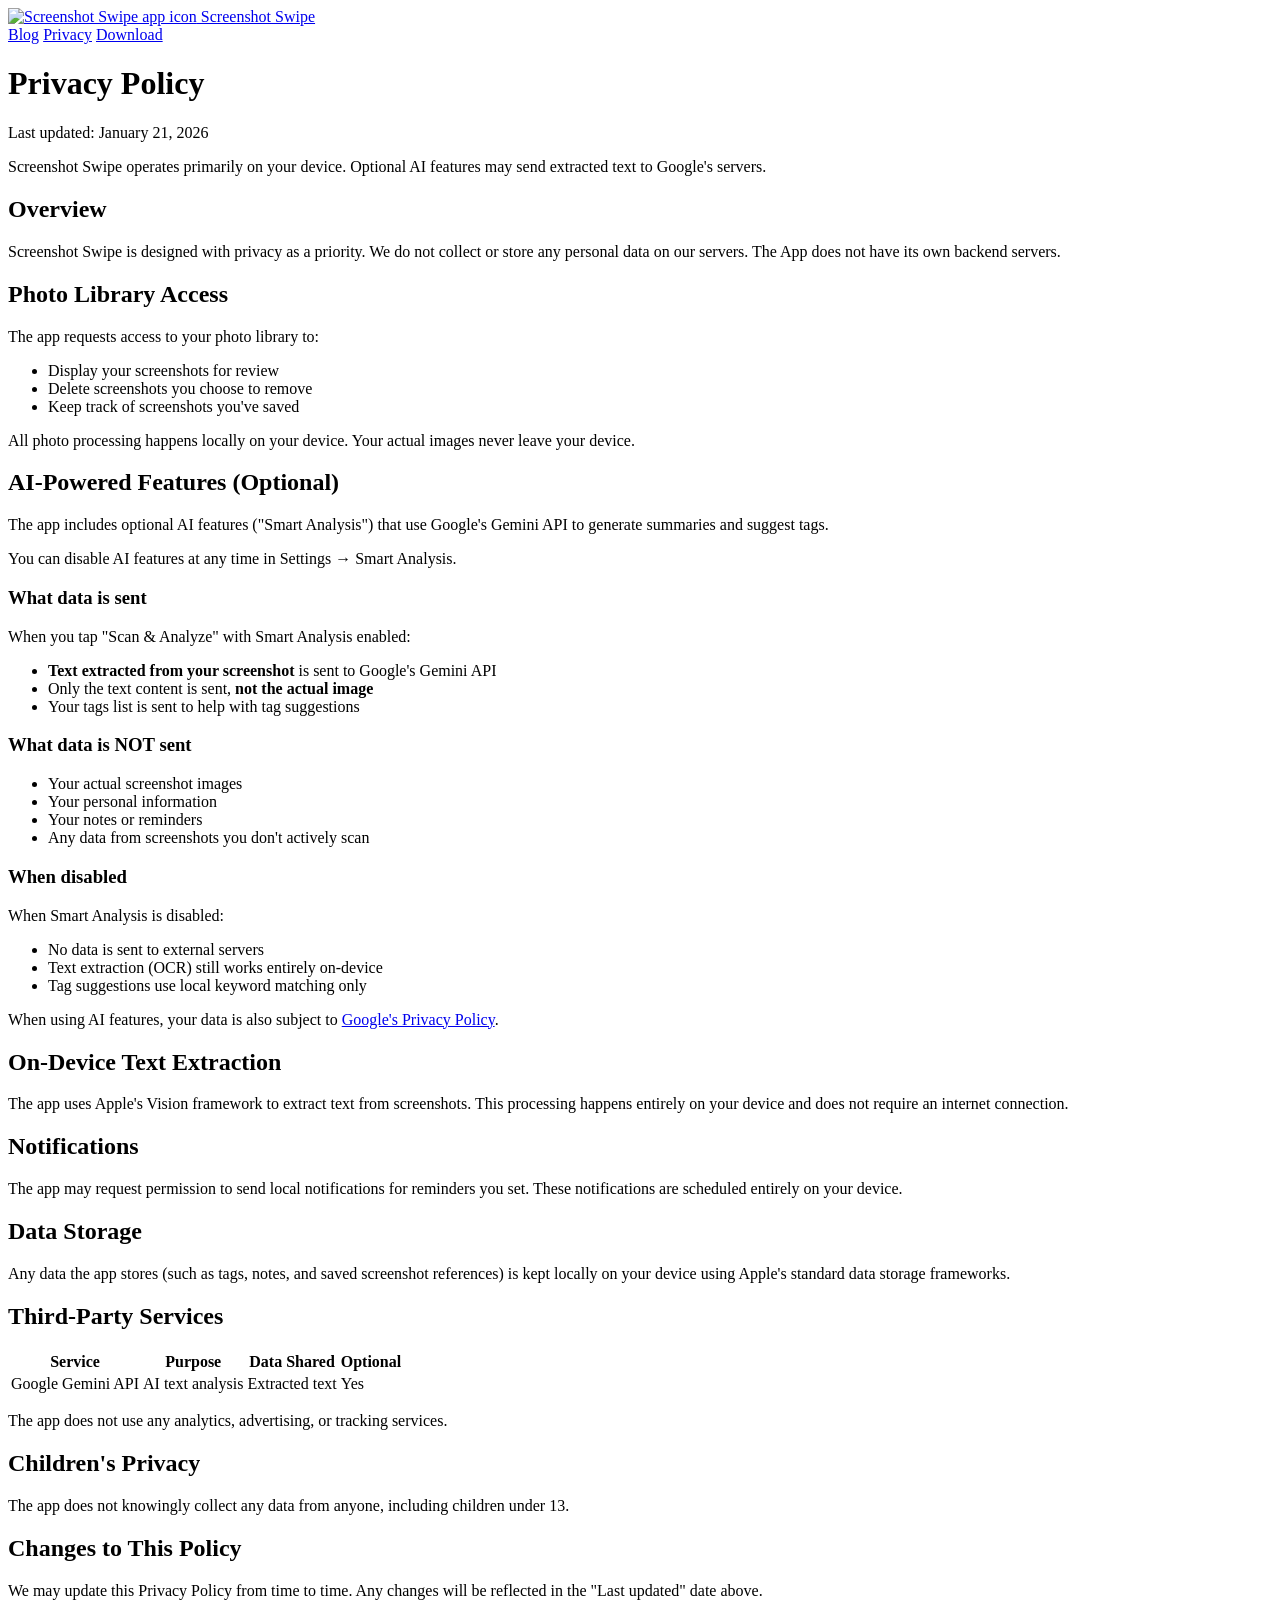
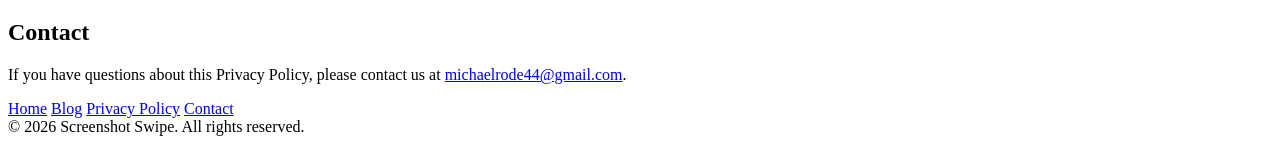
==== privacy/index.html @ 99e914ab "feat: marketing site + blog launch — landing page w/ App Store CTAs, 3 posts, ported content skills " ====
<!DOCTYPE html>
<html lang="en">
<head>
    <meta charset="UTF-8">
    <meta name="viewport" content="width=device-width, initial-scale=1.0">
    <title>Privacy Policy — Screenshot Swipe</title>
    <meta name="description" content="Screenshot Swipe's privacy policy. Photos and OCR processing stay on your device. No accounts, no tracking, no ads.">
    <link rel="canonical" href="https://mjrode.github.io/screenshot-swipe-privacy/privacy/">
    <link rel="icon" type="image/png" href="/screenshot-swipe-privacy/assets/favicon.png">
    <link rel="stylesheet" href="/screenshot-swipe-privacy/styles.css">
    <meta name="robots" content="noindex, follow">
</head>
<body>

    <header class="site-header">
        <div class="wrap">
            <a class="site-logo" href="/screenshot-swipe-privacy/">
                <img src="/screenshot-swipe-privacy/assets/icon.webp" alt="Screenshot Swipe app icon">
                Screenshot Swipe
            </a>
            <nav class="site-nav">
                <a href="/screenshot-swipe-privacy/blog/">Blog</a>
                <a href="/screenshot-swipe-privacy/privacy/">Privacy</a>
                <a class="nav-download" href="https://apps.apple.com/us/app/screenshot-swipe-smart-notes/id6757885971" target="_blank" rel="noopener">Download</a>
            </nav>
        </div>
    </header>

    <main class="legal">
        <div class="wrap-narrow">
            <h1>Privacy Policy</h1>
            <p class="updated">Last updated: January 21, 2026</p>

            <div class="highlight">
                <p>Screenshot Swipe operates primarily on your device. Optional AI features may send extracted text to Google's servers.</p>
            </div>

            <h2>Overview</h2>
            <p>Screenshot Swipe is designed with privacy as a priority. We do not collect or store any personal data on our servers. The App does not have its own backend servers.</p>

            <h2>Photo Library Access</h2>
            <p>The app requests access to your photo library to:</p>
            <ul>
                <li>Display your screenshots for review</li>
                <li>Delete screenshots you choose to remove</li>
                <li>Keep track of screenshots you've saved</li>
            </ul>
            <p>All photo processing happens locally on your device. Your actual images never leave your device.</p>

            <h2>AI-Powered Features (Optional)</h2>
            <p>The app includes optional AI features ("Smart Analysis") that use Google's Gemini API to generate summaries and suggest tags.</p>

            <div class="warning">
                <p>You can disable AI features at any time in Settings → Smart Analysis.</p>
            </div>

            <h3>What data is sent</h3>
            <p>When you tap "Scan &amp; Analyze" with Smart Analysis enabled:</p>
            <ul>
                <li><strong>Text extracted from your screenshot</strong> is sent to Google's Gemini API</li>
                <li>Only the text content is sent, <strong>not the actual image</strong></li>
                <li>Your tags list is sent to help with tag suggestions</li>
            </ul>

            <h3>What data is NOT sent</h3>
            <ul>
                <li>Your actual screenshot images</li>
                <li>Your personal information</li>
                <li>Your notes or reminders</li>
                <li>Any data from screenshots you don't actively scan</li>
            </ul>

            <h3>When disabled</h3>
            <p>When Smart Analysis is disabled:</p>
            <ul>
                <li>No data is sent to external servers</li>
                <li>Text extraction (OCR) still works entirely on-device</li>
                <li>Tag suggestions use local keyword matching only</li>
            </ul>

            <p>When using AI features, your data is also subject to <a href="https://policies.google.com/privacy" target="_blank" rel="noopener">Google's Privacy Policy</a>.</p>

            <h2>On-Device Text Extraction</h2>
            <p>The app uses Apple's Vision framework to extract text from screenshots. This processing happens entirely on your device and does not require an internet connection.</p>

            <h2>Notifications</h2>
            <p>The app may request permission to send local notifications for reminders you set. These notifications are scheduled entirely on your device.</p>

            <h2>Data Storage</h2>
            <p>Any data the app stores (such as tags, notes, and saved screenshot references) is kept locally on your device using Apple's standard data storage frameworks.</p>

            <h2>Third-Party Services</h2>
            <table>
                <tr>
                    <th>Service</th>
                    <th>Purpose</th>
                    <th>Data Shared</th>
                    <th>Optional</th>
                </tr>
                <tr>
                    <td>Google Gemini API</td>
                    <td>AI text analysis</td>
                    <td>Extracted text</td>
                    <td>Yes</td>
                </tr>
            </table>
            <p>The app does not use any analytics, advertising, or tracking services.</p>

            <h2>Children's Privacy</h2>
            <p>The app does not knowingly collect any data from anyone, including children under 13.</p>

            <h2>Changes to This Policy</h2>
            <p>We may update this Privacy Policy from time to time. Any changes will be reflected in the "Last updated" date above.</p>

            <h2>Contact</h2>
            <p>If you have questions about this Privacy Policy, please contact us at <a href="mailto:michaelrode44@gmail.com">michaelrode44@gmail.com</a>.</p>
        </div>
    </main>

    <footer class="site-footer">
        <div class="wrap">
            <nav>
                <a href="/screenshot-swipe-privacy/">Home</a>
                <a href="/screenshot-swipe-privacy/blog/">Blog</a>
                <a href="/screenshot-swipe-privacy/privacy/">Privacy Policy</a>
                <a href="mailto:michaelrode44@gmail.com">Contact</a>
            </nav>
            <span class="footer-copy">© 2026 Screenshot Swipe. All rights reserved.</span>
        </div>
    </footer>

</body>
</html>
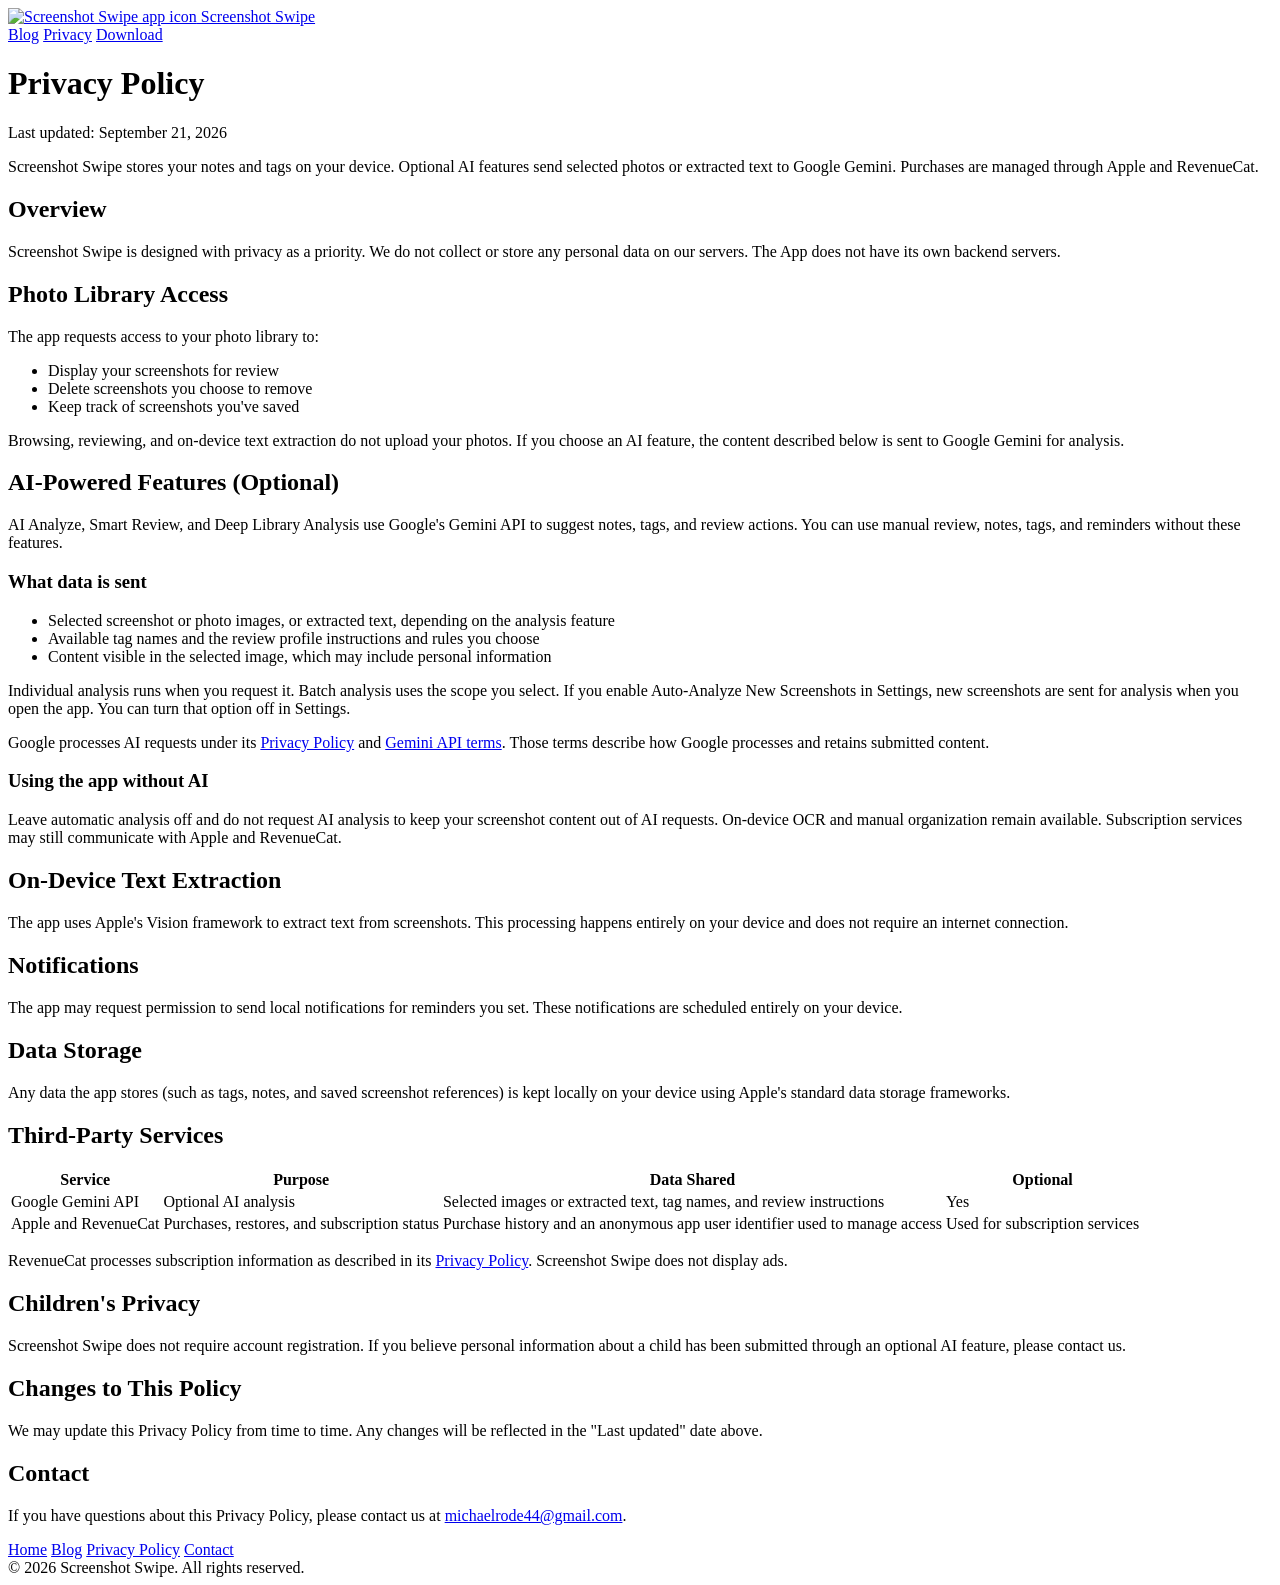
==== commit e4228b12: "Clarify optional AI and subscription data handling" ====
--- a/privacy/index.html
+++ b/privacy/index.html
@@ -4,7 +4,7 @@
     <meta charset="UTF-8">
     <meta name="viewport" content="width=device-width, initial-scale=1.0">
     <title>Privacy Policy — Screenshot Swipe</title>
-    <meta name="description" content="Screenshot Swipe's privacy policy. Photos and OCR processing stay on your device. No accounts, no tracking, no ads.">
+    <meta name="description" content="How Screenshot Swipe handles photo access, local notes, optional AI analysis, and subscriptions.">
     <link rel="canonical" href="https://mjrode.github.io/screenshot-swipe-privacy/privacy/">
     <link rel="icon" type="image/png" href="/screenshot-swipe-privacy/assets/favicon.png">
     <link rel="stylesheet" href="/screenshot-swipe-privacy/styles.css">
@@ -14,12 +14,12 @@
 
     <header class="site-header">
         <div class="wrap">
-            <a class="site-logo" href="/screenshot-swipe-privacy/">
+            <a class="site-logo" href="https://screenshotswipe.com/">
                 <img src="/screenshot-swipe-privacy/assets/icon.webp" alt="Screenshot Swipe app icon">
                 Screenshot Swipe
             </a>
             <nav class="site-nav">
-                <a href="/screenshot-swipe-privacy/blog/">Blog</a>
+                <a href="https://screenshotswipe.com/blog/">Blog</a>
                 <a href="/screenshot-swipe-privacy/privacy/">Privacy</a>
                 <a class="nav-download" href="https://apps.apple.com/us/app/screenshot-swipe-smart-notes/id6757885971" target="_blank" rel="noopener">Download</a>
             </nav>
@@ -29,10 +29,10 @@
     <main class="legal">
         <div class="wrap-narrow">
             <h1>Privacy Policy</h1>
-            <p class="updated">Last updated: January 21, 2026</p>
+            <p class="updated">Last updated: September 21, 2026</p>
 
             <div class="highlight">
-                <p>Screenshot Swipe operates primarily on your device. Optional AI features may send extracted text to Google's servers.</p>
+                <p>Screenshot Swipe stores your notes and tags on your device. Optional AI features send selected photos or extracted text to Google Gemini. Purchases are managed through Apple and RevenueCat.</p>
             </div>
 
             <h2>Overview</h2>
@@ -45,40 +45,20 @@
                 <li>Delete screenshots you choose to remove</li>
                 <li>Keep track of screenshots you've saved</li>
             </ul>
-            <p>All photo processing happens locally on your device. Your actual images never leave your device.</p>
+            <p>Browsing, reviewing, and on-device text extraction do not upload your photos. If you choose an AI feature, the content described below is sent to Google Gemini for analysis.</p>
 
             <h2>AI-Powered Features (Optional)</h2>
-            <p>The app includes optional AI features ("Smart Analysis") that use Google's Gemini API to generate summaries and suggest tags.</p>
-
-            <div class="warning">
-                <p>You can disable AI features at any time in Settings → Smart Analysis.</p>
-            </div>
-
+            <p>AI Analyze, Smart Review, and Deep Library Analysis use Google's Gemini API to suggest notes, tags, and review actions. You can use manual review, notes, tags, and reminders without these features.</p>
             <h3>What data is sent</h3>
-            <p>When you tap "Scan &amp; Analyze" with Smart Analysis enabled:</p>
             <ul>
-                <li><strong>Text extracted from your screenshot</strong> is sent to Google's Gemini API</li>
-                <li>Only the text content is sent, <strong>not the actual image</strong></li>
-                <li>Your tags list is sent to help with tag suggestions</li>
+                <li>Selected screenshot or photo images, or extracted text, depending on the analysis feature</li>
+                <li>Available tag names and the review profile instructions and rules you choose</li>
+                <li>Content visible in the selected image, which may include personal information</li>
             </ul>
-
-            <h3>What data is NOT sent</h3>
-            <ul>
-                <li>Your actual screenshot images</li>
-                <li>Your personal information</li>
-                <li>Your notes or reminders</li>
-                <li>Any data from screenshots you don't actively scan</li>
-            </ul>
-
-            <h3>When disabled</h3>
-            <p>When Smart Analysis is disabled:</p>
-            <ul>
-                <li>No data is sent to external servers</li>
-                <li>Text extraction (OCR) still works entirely on-device</li>
-                <li>Tag suggestions use local keyword matching only</li>
-            </ul>
-
-            <p>When using AI features, your data is also subject to <a href="https://policies.google.com/privacy" target="_blank" rel="noopener">Google's Privacy Policy</a>.</p>
+            <p>Individual analysis runs when you request it. Batch analysis uses the scope you select. If you enable Auto-Analyze New Screenshots in Settings, new screenshots are sent for analysis when you open the app. You can turn that option off in Settings.</p>
+            <p>Google processes AI requests under its <a href="https://policies.google.com/privacy" target="_blank" rel="noopener">Privacy Policy</a> and <a href="https://ai.google.dev/gemini-api/terms" target="_blank" rel="noopener">Gemini API terms</a>. Those terms describe how Google processes and retains submitted content.</p>
+            <h3>Using the app without AI</h3>
+            <p>Leave automatic analysis off and do not request AI analysis to keep your screenshot content out of AI requests. On-device OCR and manual organization remain available. Subscription services may still communicate with Apple and RevenueCat.</p>
 
             <h2>On-Device Text Extraction</h2>
             <p>The app uses Apple's Vision framework to extract text from screenshots. This processing happens entirely on your device and does not require an internet connection.</p>
@@ -99,15 +79,21 @@
                 </tr>
                 <tr>
                     <td>Google Gemini API</td>
-                    <td>AI text analysis</td>
-                    <td>Extracted text</td>
+                    <td>Optional AI analysis</td>
+                    <td>Selected images or extracted text, tag names, and review instructions</td>
                     <td>Yes</td>
                 </tr>
+                <tr>
+                    <td>Apple and RevenueCat</td>
+                    <td>Purchases, restores, and subscription status</td>
+                    <td>Purchase history and an anonymous app user identifier used to manage access</td>
+                    <td>Used for subscription services</td>
+                </tr>
             </table>
-            <p>The app does not use any analytics, advertising, or tracking services.</p>
+            <p>RevenueCat processes subscription information as described in its <a href="https://www.revenuecat.com/privacy/" target="_blank" rel="noopener">Privacy Policy</a>. Screenshot Swipe does not display ads.</p>
 
             <h2>Children's Privacy</h2>
-            <p>The app does not knowingly collect any data from anyone, including children under 13.</p>
+            <p>Screenshot Swipe does not require account registration. If you believe personal information about a child has been submitted through an optional AI feature, please contact us.</p>
 
             <h2>Changes to This Policy</h2>
             <p>We may update this Privacy Policy from time to time. Any changes will be reflected in the "Last updated" date above.</p>
@@ -120,8 +106,8 @@
     <footer class="site-footer">
         <div class="wrap">
             <nav>
-                <a href="/screenshot-swipe-privacy/">Home</a>
-                <a href="/screenshot-swipe-privacy/blog/">Blog</a>
+                <a href="https://screenshotswipe.com/">Home</a>
+                <a href="https://screenshotswipe.com/blog/">Blog</a>
                 <a href="/screenshot-swipe-privacy/privacy/">Privacy Policy</a>
                 <a href="mailto:michaelrode44@gmail.com">Contact</a>
             </nav>
